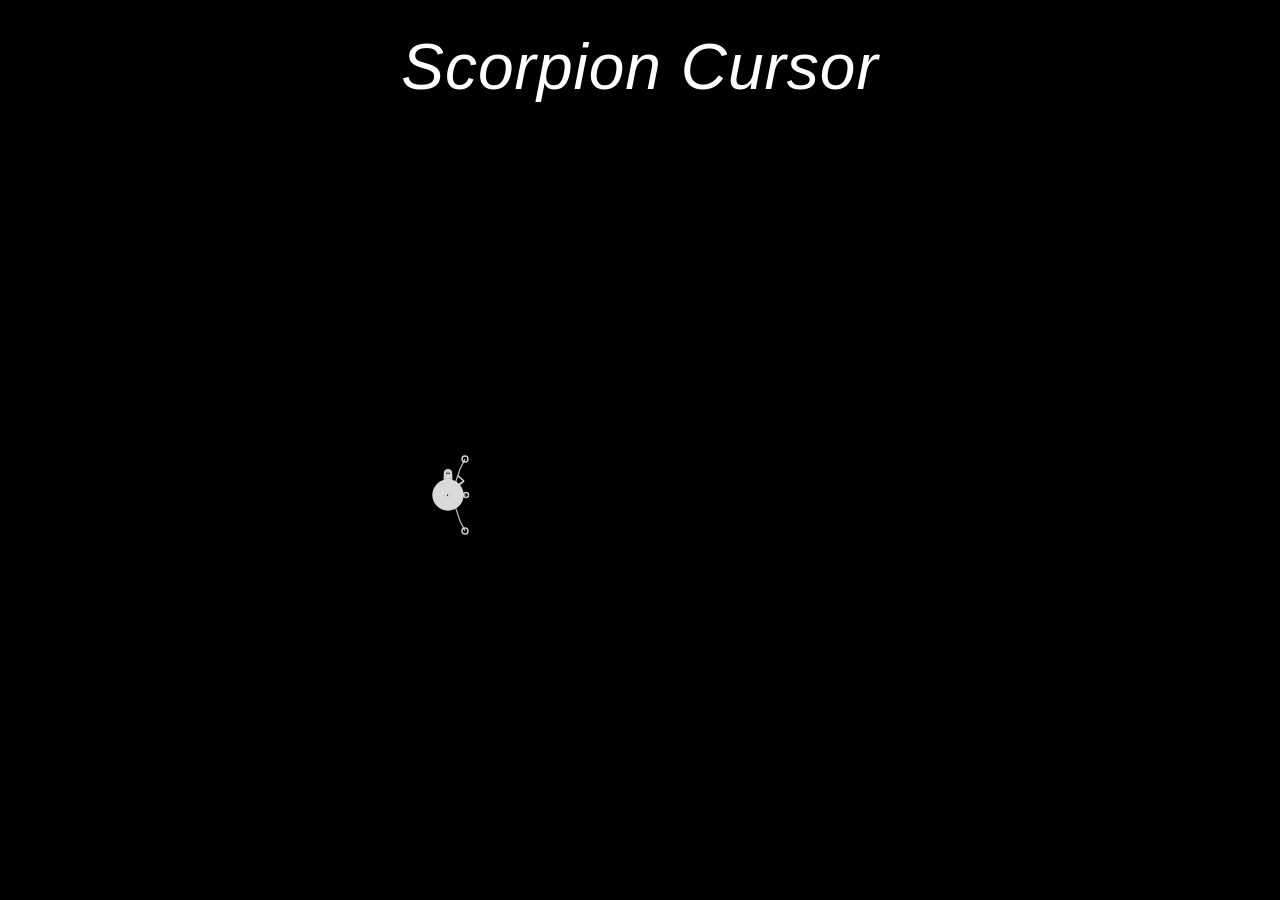
==== index.html @ 6e1e203c "Rename main.html to index.html" ====
<!DOCTYPE html>
<html lang="uz">
<head>
  <meta charset="UTF-8" />
  <meta name="viewport" content="width=device-width, initial-scale=1.0" />
  <title>Scorpion Cursor</title>
  <link rel="stylesheet" href="main.css" />
</head>
<body>
  <canvas id="canvas"></canvas>

  <div class="title">Scorpion Cursor</div>

  <script src="main.js"></script>
</body>
</html>
---- main.css ----
* {
  margin: 0;
  padding: 0;
  box-sizing: border-box;
}

html,
body {
  width: 100%;
  height: 100%;
  overflow: hidden;
}

body {
  background: #000;
  cursor: none;
  font-family: Arial, sans-serif;
}

#canvas {
  display: block;
  width: 100vw;
  height: 100vh;
}

.title {
  position: fixed;
  top: 30px;
  left: 50%;
  transform: translateX(-50%);
  color: white;
  font-size: 64px;
  font-style: italic;
  font-weight: 300;
  letter-spacing: 1px;
  pointer-events: none;
  z-index: 10;
}
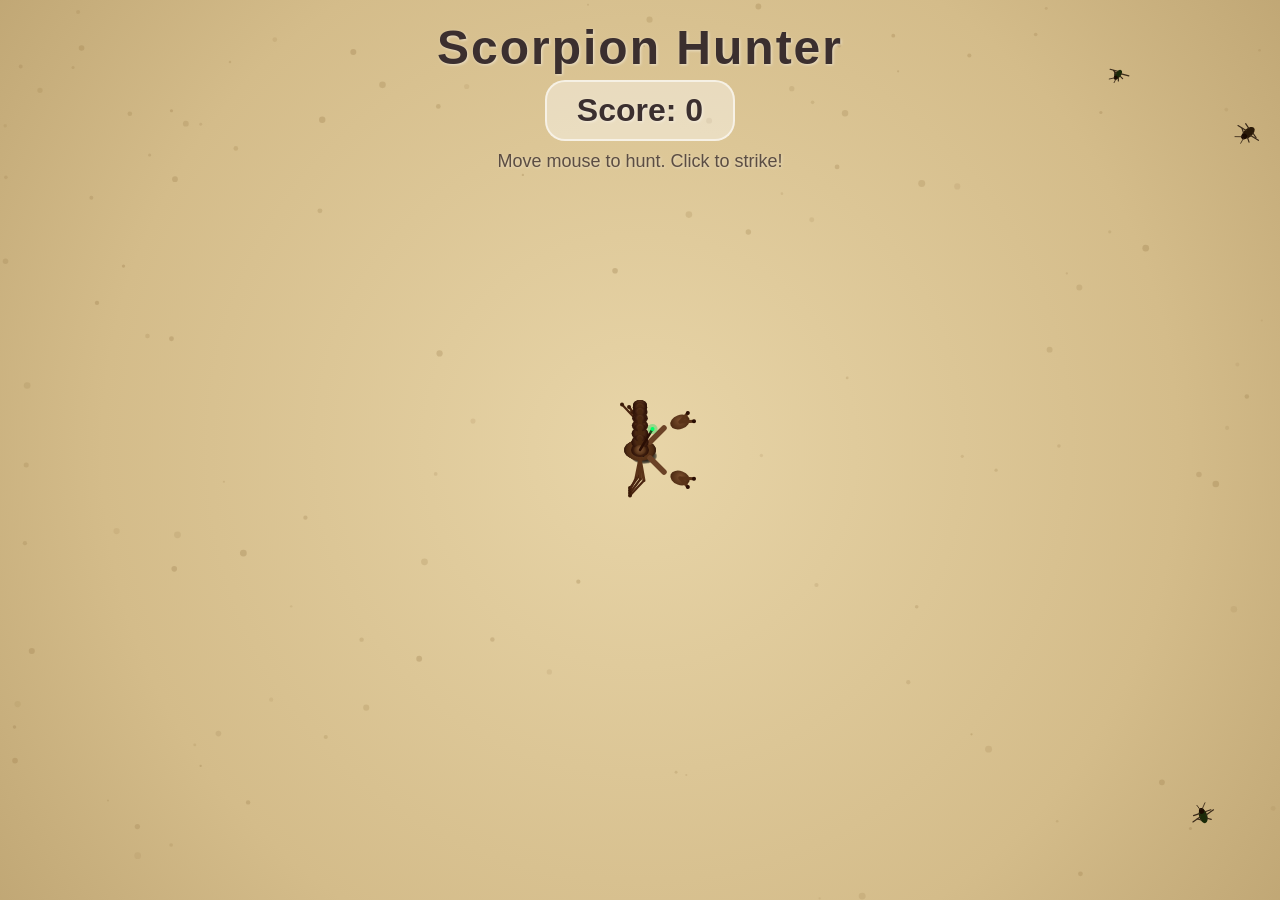
==== commit a94ba7a3: "Complete rewrite: realistic scorpion hunter mini-game with desert bg, prey bugs, strike mechanic, an" ====
--- a/index.html
+++ b/index.html
@@ -3,13 +3,17 @@
 <head>
   <meta charset="UTF-8" />
   <meta name="viewport" content="width=device-width, initial-scale=1.0" />
-  <title>Scorpion Cursor</title>
+  <title>Scorpion Hunter Game</title>
   <link rel="stylesheet" href="main.css" />
 </head>
 <body>
+  <div class="ui-layer">
+    <div class="title">Scorpion Hunter</div>
+    <div class="score-board">Score: <span id="score">0</span></div>
+    <div class="instructions">Move mouse to hunt. Click to strike!</div>
+  </div>
+  
   <canvas id="canvas"></canvas>
-
-  <div class="title">Scorpion Cursor</div>
 
   <script src="main.js"></script>
 </body>
--- a/main.css
+++ b/main.css
@@ -12,9 +12,11 @@
 }
 
 body {
-  background: #000;
-  cursor: none;
-  font-family: Arial, sans-serif;
+  /* A nice desert sand color gradient */
+  background: radial-gradient(circle at center, #e0c9a3 0%, #c2a67a 100%);
+  cursor: crosshair;
+  font-family: 'Segoe UI', Tahoma, Geneva, Verdana, sans-serif;
+  user-select: none;
 }
 
 #canvas {
@@ -23,16 +25,40 @@
   height: 100vh;
 }
 
-.title {
+.ui-layer {
   position: fixed;
-  top: 30px;
-  left: 50%;
-  transform: translateX(-50%);
-  color: white;
-  font-size: 64px;
-  font-style: italic;
-  font-weight: 300;
-  letter-spacing: 1px;
+  top: 0;
+  left: 0;
+  width: 100%;
+  padding: 20px;
   pointer-events: none;
   z-index: 10;
+  display: flex;
+  flex-direction: column;
+  align-items: center;
+  color: #3b2f2f;
+  text-shadow: 1px 1px 3px rgba(255,255,255,0.5);
+}
+
+.title {
+  font-size: 48px;
+  font-weight: 800;
+  letter-spacing: 2px;
+  margin-bottom: 5px;
+}
+
+.score-board {
+  font-size: 32px;
+  font-weight: bold;
+  background: rgba(255, 255, 255, 0.4);
+  padding: 10px 30px;
+  border-radius: 20px;
+  border: 2px solid rgba(255,255,255,0.6);
+  margin-bottom: 10px;
+}
+
+.instructions {
+  font-size: 18px;
+  font-weight: 500;
+  opacity: 0.8;
 }
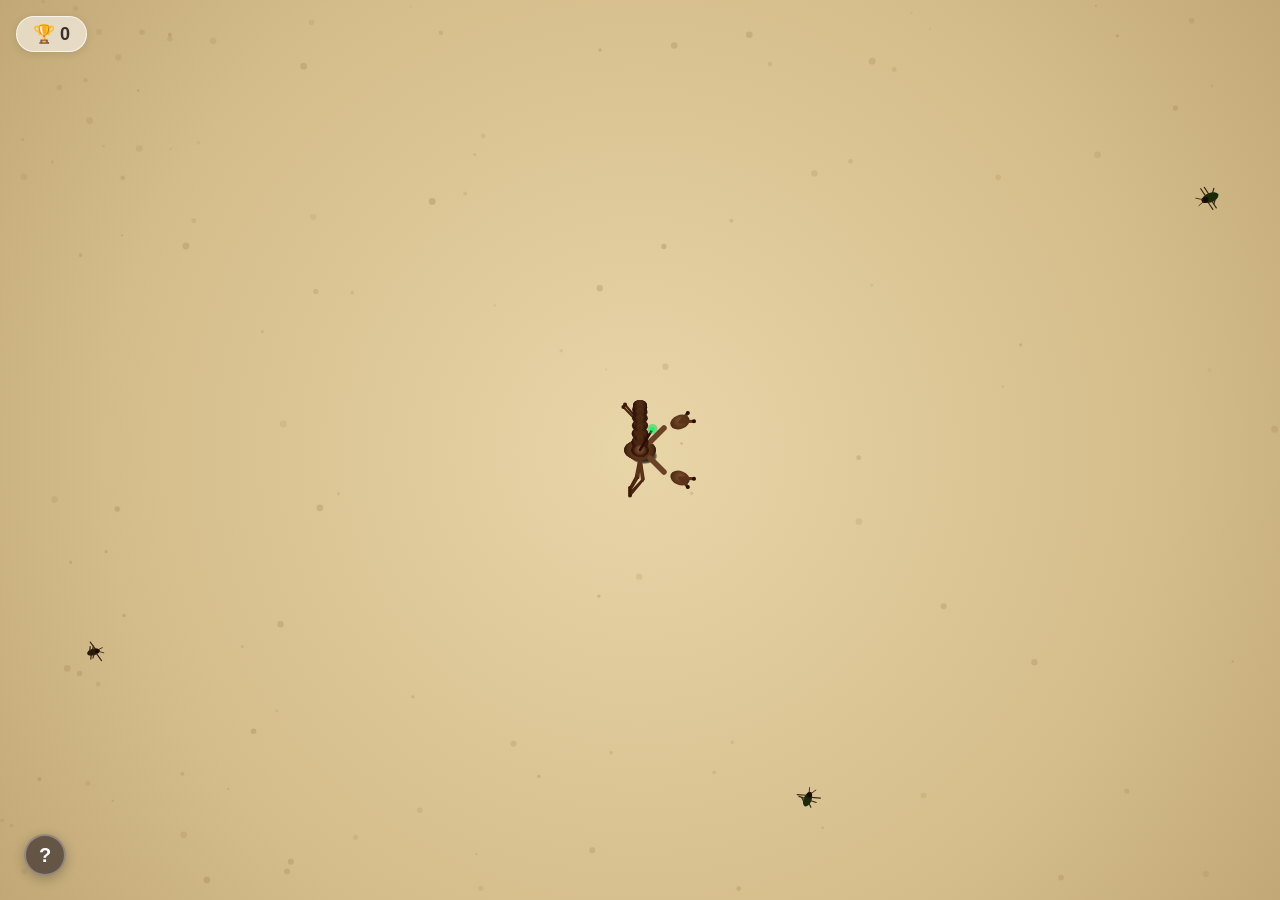
==== commit ec3c40fc: "UI: move to small hover-expandable info button + floating score" ====
--- a/index.html
+++ b/index.html
@@ -7,12 +7,21 @@
   <link rel="stylesheet" href="main.css" />
 </head>
 <body>
-  <div class="ui-layer">
-    <div class="title">Scorpion Hunter</div>
-    <div class="score-board">Score: <span id="score">0</span></div>
-    <div class="instructions">Move mouse to hunt. Click to strike!</div>
+
+  <!-- Score (always visible, small, top-left) -->
+  <div class="score-floating" id="scoreFloating">🏆 <span id="score">0</span></div>
+
+  <!-- Info button (circle, hover to expand) -->
+  <div class="info-btn" id="infoBtn">
+    <span class="info-icon">?</span>
+    <div class="info-panel">
+      <div class="info-title">🦂 Scorpion Hunter</div>
+      <div class="info-line">🖱️ Sichqonchani harakatlantiring</div>
+      <div class="info-line">🎯 Hasharotlarga yaqinlashing</div>
+      <div class="info-line">⚡ Click qilib zarba bering!</div>
+    </div>
   </div>
-  
+
   <canvas id="canvas"></canvas>
 
   <script src="main.js"></script>
--- a/main.css
+++ b/main.css
@@ -12,7 +12,6 @@
 }
 
 body {
-  /* A nice desert sand color gradient */
   background: radial-gradient(circle at center, #e0c9a3 0%, #c2a67a 100%);
   cursor: crosshair;
   font-family: 'Segoe UI', Tahoma, Geneva, Verdana, sans-serif;
@@ -25,40 +24,98 @@
   height: 100vh;
 }
 
-.ui-layer {
+/* ── Floating Score (top-left, always visible, small) ── */
+.score-floating {
   position: fixed;
-  top: 0;
-  left: 0;
-  width: 100%;
-  padding: 20px;
+  top: 16px;
+  left: 16px;
+  z-index: 20;
+  font-size: 18px;
+  font-weight: 700;
+  color: #3b2f2f;
+  background: rgba(255, 255, 255, 0.55);
+  backdrop-filter: blur(6px);
+  padding: 6px 16px;
+  border-radius: 30px;
+  border: 1.5px solid rgba(255,255,255,0.7);
   pointer-events: none;
-  z-index: 10;
-  display: flex;
-  flex-direction: column;
-  align-items: center;
-  color: #3b2f2f;
-  text-shadow: 1px 1px 3px rgba(255,255,255,0.5);
+  box-shadow: 0 2px 8px rgba(0,0,0,0.1);
 }
 
-.title {
-  font-size: 48px;
-  font-weight: 800;
-  letter-spacing: 2px;
-  margin-bottom: 5px;
+/* ── Info Button (bottom-left, circular, expands on hover) ── */
+.info-btn {
+  position: fixed;
+  bottom: 24px;
+  left: 24px;
+  z-index: 20;
+  width: 42px;
+  height: 42px;
+  border-radius: 50%;
+  background: rgba(59, 47, 47, 0.7);
+  backdrop-filter: blur(8px);
+  border: 2px solid rgba(255,255,255,0.3);
+  display: flex;
+  align-items: center;
+  justify-content: center;
+  cursor: pointer;
+  transition: all 0.35s cubic-bezier(0.4, 0, 0.2, 1);
+  box-shadow: 0 3px 12px rgba(0,0,0,0.25);
+  overflow: hidden;
 }
 
-.score-board {
-  font-size: 32px;
-  font-weight: bold;
-  background: rgba(255, 255, 255, 0.4);
-  padding: 10px 30px;
-  border-radius: 20px;
-  border: 2px solid rgba(255,255,255,0.6);
-  margin-bottom: 10px;
+.info-icon {
+  font-size: 20px;
+  font-weight: 800;
+  color: #fff;
+  transition: opacity 0.25s ease;
 }
 
-.instructions {
-  font-size: 18px;
-  font-weight: 500;
-  opacity: 0.8;
+/* Hidden panel inside */
+.info-panel {
+  position: absolute;
+  bottom: 0;
+  left: 0;
+  width: 260px;
+  padding: 16px 18px;
+  opacity: 0;
+  pointer-events: none;
+  transform: translateY(8px);
+  transition: opacity 0.3s ease, transform 0.3s ease;
+}
+
+.info-title {
+  font-size: 16px;
+  font-weight: 800;
+  color: #fff;
+  margin-bottom: 10px;
+  letter-spacing: 0.5px;
+}
+
+.info-line {
+  font-size: 13px;
+  color: rgba(255,255,255,0.88);
+  margin-bottom: 5px;
+  line-height: 1.4;
+}
+
+/* ── Hover: expand circle into rounded panel ── */
+.info-btn:hover {
+  width: 260px;
+  height: auto;
+  min-height: 140px;
+  border-radius: 16px;
+  background: rgba(59, 47, 47, 0.88);
+  align-items: flex-start;
+  justify-content: flex-start;
+}
+
+.info-btn:hover .info-icon {
+  opacity: 0;
+  position: absolute;
+}
+
+.info-btn:hover .info-panel {
+  opacity: 1;
+  pointer-events: auto;
+  transform: translateY(0);
 }
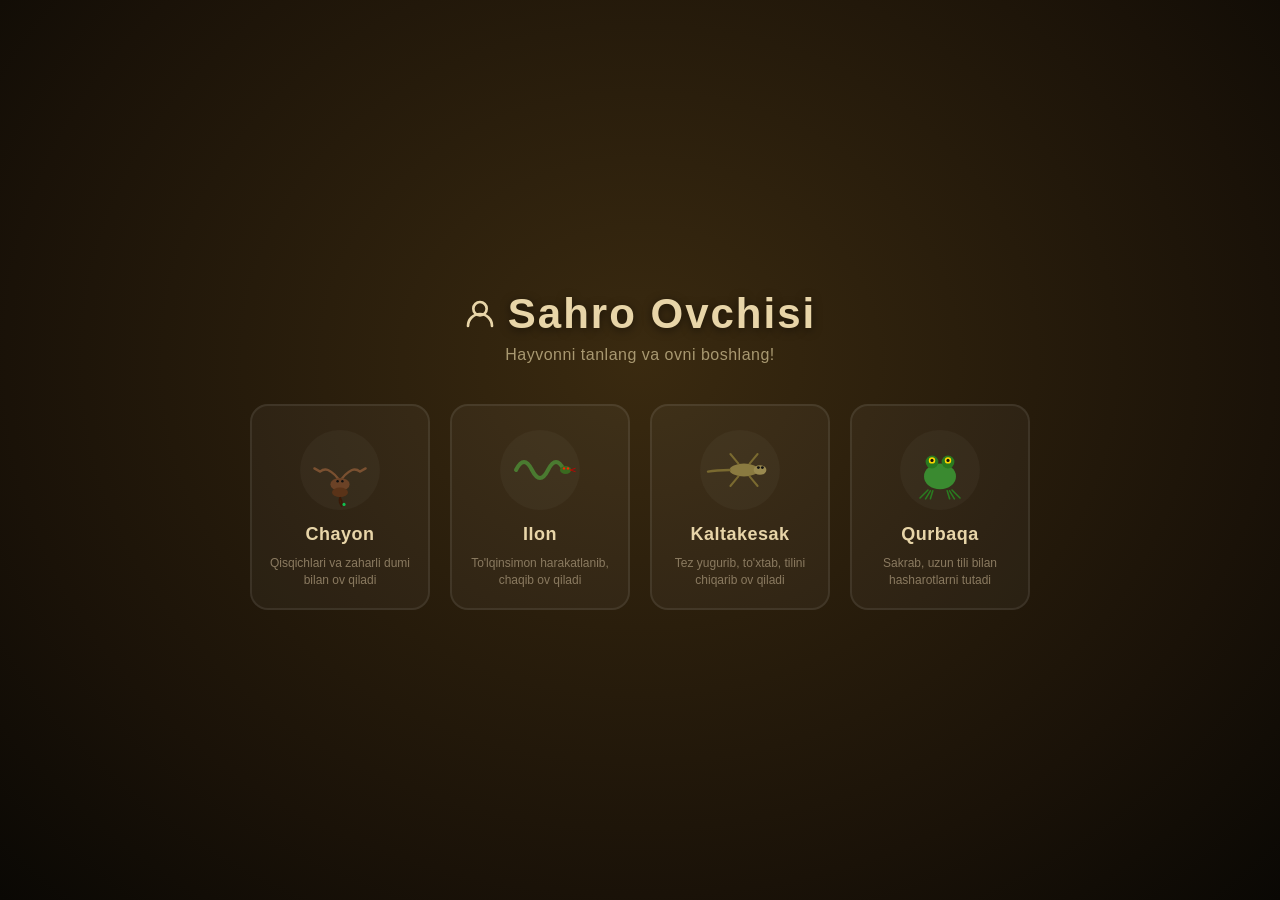
==== commit 0a9a8e0e: "Add 4 playable animals with unique hunting mechanics and SVG selection menu" ====
--- a/index.html
+++ b/index.html
@@ -3,27 +3,125 @@
 <head>
   <meta charset="UTF-8" />
   <meta name="viewport" content="width=device-width, initial-scale=1.0" />
-  <title>Scorpion Hunter Game</title>
+  <title>Desert Hunter Game</title>
   <link rel="stylesheet" href="main.css" />
 </head>
 <body>
 
-  <!-- Score (always visible, small, top-left) -->
-  <div class="score-floating" id="scoreFloating">🏆 <span id="score">0</span></div>
+  <!-- ── Selection Screen ── -->
+  <div class="select-screen" id="selectScreen">
+    <div class="select-bg"></div>
+    <div class="select-content">
+      <h1 class="select-title">
+        <svg width="32" height="32" viewBox="0 0 24 24" fill="none" stroke="#e8d5a8" stroke-width="2" stroke-linecap="round">
+          <circle cx="12" cy="8" r="5"/><path d="M3 21c0-4.97 4.03-9 9-9s9 4.03 9 9"/>
+        </svg>
+        Sahro Ovchisi
+      </h1>
+      <p class="select-subtitle">Hayvonni tanlang va ovni boshlang!</p>
 
-  <!-- Info button (circle, hover to expand) -->
-  <div class="info-btn" id="infoBtn">
-    <span class="info-icon">?</span>
-    <div class="info-panel">
-      <div class="info-title">🦂 Scorpion Hunter</div>
-      <div class="info-line">🖱️ Sichqonchani harakatlantiring</div>
-      <div class="info-line">🎯 Hasharotlarga yaqinlashing</div>
-      <div class="info-line">⚡ Click qilib zarba bering!</div>
+      <div class="animal-cards" id="animalCards">
+
+        <div class="animal-card" data-animal="scorpion">
+          <div class="card-icon">
+            <svg viewBox="0 0 100 100" width="80" height="80">
+              <path d="M50 65 Q45 55 35 50 Q30 48 25 52 L18 48 M50 65 Q55 55 65 50 Q70 48 75 52 L82 48" stroke="#7a5030" stroke-width="3" fill="none" stroke-linecap="round"/>
+              <ellipse cx="50" cy="68" rx="12" ry="8" fill="#6b4226"/>
+              <ellipse cx="50" cy="78" rx="10" ry="6" fill="#5a3318"/>
+              <path d="M50 84 Q48 90 52 95 Q54 92 50 84" stroke="#3a1a08" stroke-width="2" fill="#4a2810"/>
+              <circle cx="3" cy="1" r="2" fill="#00ff66" opacity="0.7" transform="translate(52,92)"/>
+              <circle cx="47" cy="64" r="1.5" fill="#111"/>
+              <circle cx="53" cy="64" r="1.5" fill="#111"/>
+            </svg>
+          </div>
+          <div class="card-name">Chayon</div>
+          <div class="card-desc">Qisqichlari va zaharli dumi bilan ov qiladi</div>
+        </div>
+
+        <div class="animal-card" data-animal="snake">
+          <div class="card-icon">
+            <svg viewBox="0 0 100 100" width="80" height="80">
+              <path d="M20 50 Q30 30 40 50 Q50 70 60 50 Q70 30 80 50" stroke="#4a7a30" stroke-width="5" fill="none" stroke-linecap="round"/>
+              <ellipse cx="82" cy="50" rx="7" ry="5" fill="#3a6a20"/>
+              <circle cx="80" cy="48" r="1.5" fill="#ff2200"/>
+              <circle cx="85" cy="48" r="1.5" fill="#ff2200"/>
+              <path d="M88 50 L94 48 M88 50 L94 52" stroke="#cc0000" stroke-width="1" stroke-linecap="round"/>
+            </svg>
+          </div>
+          <div class="card-name">Ilon</div>
+          <div class="card-desc">To'lqinsimon harakatlanib, chaqib ov qiladi</div>
+        </div>
+
+        <div class="animal-card" data-animal="lizard">
+          <div class="card-icon">
+            <svg viewBox="0 0 100 100" width="80" height="80">
+              <ellipse cx="55" cy="50" rx="18" ry="8" fill="#8a7a40"/>
+              <ellipse cx="75" cy="50" rx="8" ry="6" fill="#9a8a50"/>
+              <path d="M37 50 Q20 50 10 52" stroke="#7a6a30" stroke-width="3" fill="none" stroke-linecap="round"/>
+              <line x1="48" y1="42" x2="38" y2="30" stroke="#7a6a30" stroke-width="2.5" stroke-linecap="round"/>
+              <line x1="48" y1="58" x2="38" y2="70" stroke="#7a6a30" stroke-width="2.5" stroke-linecap="round"/>
+              <line x1="62" y1="42" x2="72" y2="30" stroke="#7a6a30" stroke-width="2.5" stroke-linecap="round"/>
+              <line x1="62" y1="58" x2="72" y2="70" stroke="#7a6a30" stroke-width="2.5" stroke-linecap="round"/>
+              <circle cx="73" cy="47" r="1.8" fill="#111"/>
+              <circle cx="78" cy="47" r="1.8" fill="#111"/>
+            </svg>
+          </div>
+          <div class="card-name">Kaltakesak</div>
+          <div class="card-desc">Tez yugurib, to'xtab, tilini chiqarib ov qiladi</div>
+        </div>
+
+        <div class="animal-card" data-animal="frog">
+          <div class="card-icon">
+            <svg viewBox="0 0 100 100" width="80" height="80">
+              <ellipse cx="50" cy="58" rx="20" ry="16" fill="#3a8a30"/>
+              <circle cx="40" cy="40" r="8" fill="#2a7a20"/>
+              <circle cx="60" cy="40" r="8" fill="#2a7a20"/>
+              <circle cx="40" cy="38" r="4" fill="#ffd700"/>
+              <circle cx="60" cy="38" r="4" fill="#ffd700"/>
+              <circle cx="40" cy="38" r="2" fill="#111"/>
+              <circle cx="60" cy="38" r="2" fill="#111"/>
+              <path d="M35 75 L25 85 M38 76 L32 86 M41 76 L38 86" stroke="#2a7a20" stroke-width="2" stroke-linecap="round"/>
+              <path d="M65 75 L75 85 M62 76 L68 86 M59 76 L62 86" stroke="#2a7a20" stroke-width="2" stroke-linecap="round"/>
+            </svg>
+          </div>
+          <div class="card-name">Qurbaqa</div>
+          <div class="card-desc">Sakrab, uzun tili bilan hasharotlarni tutadi</div>
+        </div>
+
+      </div>
     </div>
   </div>
 
+  <!-- ── In-Game UI ── -->
+  <div class="game-ui" id="gameUI" style="display:none;">
+    <div class="score-floating" id="scoreFloating">
+      <svg width="18" height="18" viewBox="0 0 24 24" fill="#c8a84e" stroke="#8a6e2e" stroke-width="1.5">
+        <path d="M6 9V2h12v7a6 6 0 01-12 0z"/><path d="M6 4H3v3a3 3 0 003 3M18 4h3v3a3 3 0 01-3 3" fill="none" stroke="#8a6e2e" stroke-width="1.5"/><line x1="12" y1="15" x2="12" y2="19"/><rect x="8" y="19" width="8" height="2" rx="1"/>
+      </svg>
+      <span id="score">0</span>
+    </div>
+
+    <div class="info-btn" id="infoBtn">
+      <svg class="info-icon-svg" width="20" height="20" viewBox="0 0 24 24" fill="none" stroke="#fff" stroke-width="2.5" stroke-linecap="round">
+        <circle cx="12" cy="12" r="10"/><line x1="12" y1="16" x2="12" y2="12"/><circle cx="12" cy="8" r="0.5" fill="#fff"/>
+      </svg>
+      <div class="info-panel">
+        <div class="info-title" id="infoTitle">Sahro Ovchisi</div>
+        <div class="info-line">Sichqonchani harakatlantiring</div>
+        <div class="info-line">Hasharotlarga yaqinlashing</div>
+        <div class="info-line">Click qilib ov qiling!</div>
+      </div>
+    </div>
+
+    <button class="back-btn" id="backBtn">
+      <svg width="16" height="16" viewBox="0 0 24 24" fill="none" stroke="#fff" stroke-width="2.5" stroke-linecap="round" stroke-linejoin="round">
+        <path d="M19 12H5M12 19l-7-7 7-7"/>
+      </svg>
+      Ortga
+    </button>
+  </div>
+
   <canvas id="canvas"></canvas>
-
   <script src="main.js"></script>
 </body>
 </html>
--- a/main.css
+++ b/main.css
@@ -4,16 +4,14 @@
   box-sizing: border-box;
 }
 
-html,
-body {
+html, body {
   width: 100%;
   height: 100%;
   overflow: hidden;
 }
 
 body {
-  background: radial-gradient(circle at center, #e0c9a3 0%, #c2a67a 100%);
-  cursor: crosshair;
+  background: #1a1408;
   font-family: 'Segoe UI', Tahoma, Geneva, Verdana, sans-serif;
   user-select: none;
 }
@@ -24,25 +22,131 @@
   height: 100vh;
 }
 
-/* ── Floating Score (top-left, always visible, small) ── */
+/* ======================================
+   SELECTION SCREEN
+   ====================================== */
+.select-screen {
+  position: fixed;
+  inset: 0;
+  z-index: 100;
+  display: flex;
+  align-items: center;
+  justify-content: center;
+}
+
+.select-bg {
+  position: absolute;
+  inset: 0;
+  background: radial-gradient(ellipse at 50% 40%, #3a2a10 0%, #1a1208 70%, #0a0804 100%);
+}
+
+.select-content {
+  position: relative;
+  z-index: 1;
+  text-align: center;
+  max-width: 900px;
+  padding: 20px;
+}
+
+.select-title {
+  font-size: 42px;
+  font-weight: 800;
+  color: #e8d5a8;
+  letter-spacing: 2px;
+  margin-bottom: 8px;
+  display: flex;
+  align-items: center;
+  justify-content: center;
+  gap: 12px;
+  text-shadow: 0 2px 10px rgba(0,0,0,0.5);
+}
+
+.select-subtitle {
+  font-size: 16px;
+  color: #a89870;
+  margin-bottom: 40px;
+  letter-spacing: 0.5px;
+}
+
+.animal-cards {
+  display: flex;
+  gap: 20px;
+  justify-content: center;
+  flex-wrap: wrap;
+}
+
+.animal-card {
+  width: 180px;
+  padding: 24px 16px 20px;
+  border-radius: 18px;
+  background: rgba(255,255,255,0.04);
+  border: 2px solid rgba(255,255,255,0.08);
+  cursor: pointer;
+  transition: all 0.35s cubic-bezier(0.4, 0, 0.2, 1);
+  display: flex;
+  flex-direction: column;
+  align-items: center;
+  gap: 10px;
+}
+
+.animal-card:hover {
+  background: rgba(232, 213, 168, 0.12);
+  border-color: rgba(232, 213, 168, 0.35);
+  transform: translateY(-6px) scale(1.03);
+  box-shadow: 0 12px 40px rgba(0,0,0,0.4), 0 0 20px rgba(232,213,168,0.08);
+}
+
+.animal-card:active {
+  transform: translateY(-2px) scale(0.98);
+}
+
+.card-icon {
+  width: 80px;
+  height: 80px;
+  display: flex;
+  align-items: center;
+  justify-content: center;
+  background: rgba(255,255,255,0.03);
+  border-radius: 50%;
+  margin-bottom: 4px;
+}
+
+.card-name {
+  font-size: 18px;
+  font-weight: 700;
+  color: #e8d5a8;
+  letter-spacing: 0.5px;
+}
+
+.card-desc {
+  font-size: 12px;
+  color: #8a7a60;
+  line-height: 1.4;
+}
+
+/* ======================================
+   GAME UI
+   ====================================== */
 .score-floating {
   position: fixed;
   top: 16px;
   left: 16px;
   z-index: 20;
-  font-size: 18px;
+  font-size: 20px;
   font-weight: 700;
   color: #3b2f2f;
   background: rgba(255, 255, 255, 0.55);
   backdrop-filter: blur(6px);
-  padding: 6px 16px;
+  padding: 6px 18px;
   border-radius: 30px;
   border: 1.5px solid rgba(255,255,255,0.7);
   pointer-events: none;
   box-shadow: 0 2px 8px rgba(0,0,0,0.1);
-}
-
-/* ── Info Button (bottom-left, circular, expands on hover) ── */
+  display: flex;
+  align-items: center;
+  gap: 8px;
+}
+
 .info-btn {
   position: fixed;
   bottom: 24px;
@@ -63,19 +167,16 @@
   overflow: hidden;
 }
 
-.info-icon {
-  font-size: 20px;
-  font-weight: 800;
-  color: #fff;
+.info-icon-svg {
   transition: opacity 0.25s ease;
-}
-
-/* Hidden panel inside */
+  flex-shrink: 0;
+}
+
 .info-panel {
   position: absolute;
   bottom: 0;
   left: 0;
-  width: 260px;
+  width: 240px;
   padding: 16px 18px;
   opacity: 0;
   pointer-events: none;
@@ -84,32 +185,30 @@
 }
 
 .info-title {
-  font-size: 16px;
+  font-size: 15px;
   font-weight: 800;
   color: #fff;
   margin-bottom: 10px;
-  letter-spacing: 0.5px;
 }
 
 .info-line {
-  font-size: 13px;
-  color: rgba(255,255,255,0.88);
-  margin-bottom: 5px;
+  font-size: 12px;
+  color: rgba(255,255,255,0.85);
+  margin-bottom: 4px;
   line-height: 1.4;
 }
 
-/* ── Hover: expand circle into rounded panel ── */
 .info-btn:hover {
-  width: 260px;
+  width: 240px;
   height: auto;
-  min-height: 140px;
-  border-radius: 16px;
-  background: rgba(59, 47, 47, 0.88);
+  min-height: 130px;
+  border-radius: 14px;
+  background: rgba(59, 47, 47, 0.9);
   align-items: flex-start;
   justify-content: flex-start;
 }
 
-.info-btn:hover .info-icon {
+.info-btn:hover .info-icon-svg {
   opacity: 0;
   position: absolute;
 }
@@ -118,4 +217,31 @@
   opacity: 1;
   pointer-events: auto;
   transform: translateY(0);
+}
+
+/* Back button */
+.back-btn {
+  position: fixed;
+  top: 16px;
+  right: 16px;
+  z-index: 20;
+  display: flex;
+  align-items: center;
+  gap: 6px;
+  padding: 8px 16px;
+  border-radius: 30px;
+  background: rgba(59, 47, 47, 0.6);
+  backdrop-filter: blur(6px);
+  border: 1.5px solid rgba(255,255,255,0.2);
+  color: #fff;
+  font-size: 13px;
+  font-weight: 600;
+  cursor: pointer;
+  transition: all 0.25s ease;
+  box-shadow: 0 2px 8px rgba(0,0,0,0.15);
+}
+
+.back-btn:hover {
+  background: rgba(59, 47, 47, 0.85);
+  border-color: rgba(255,255,255,0.4);
 }
